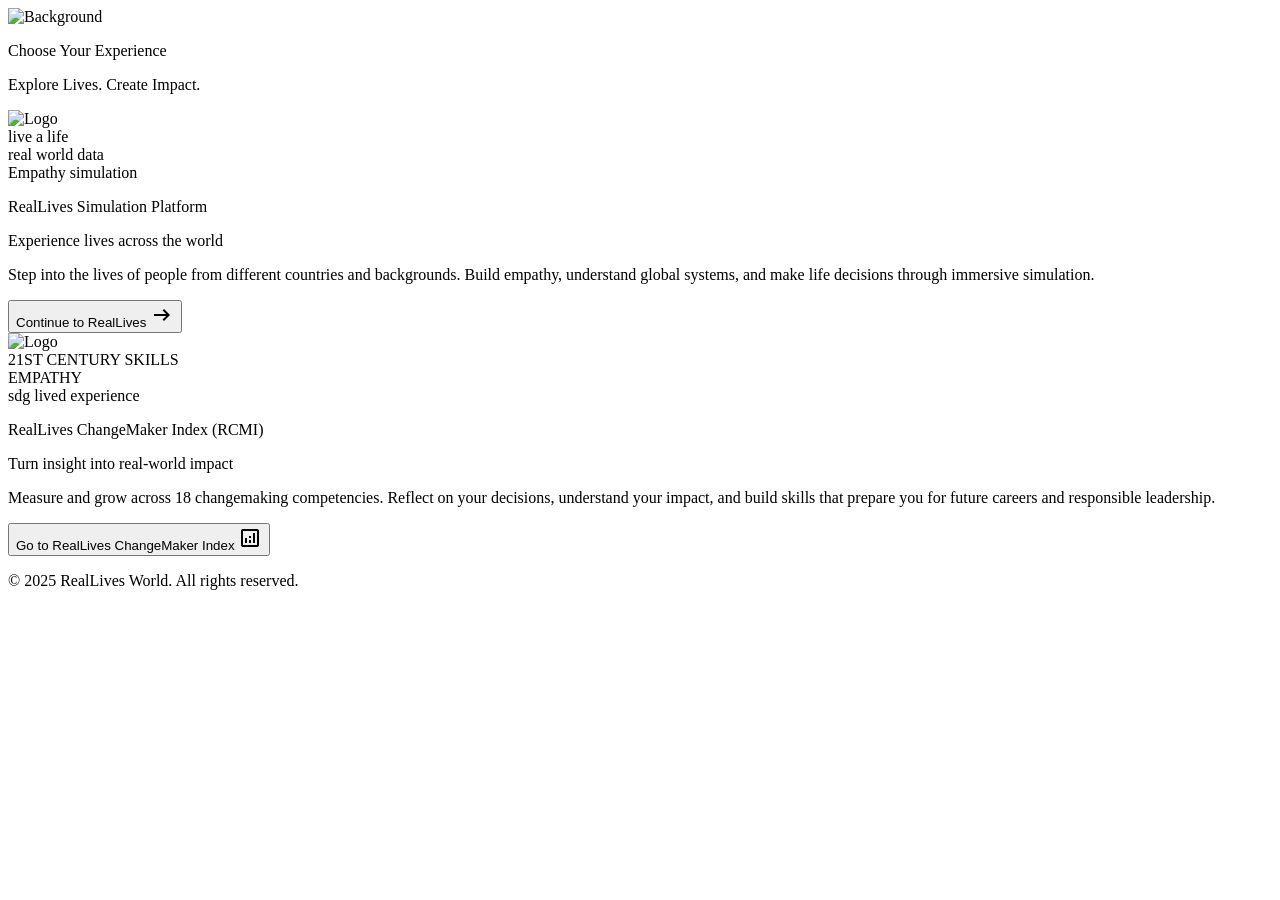
==== index.html @ f7b75824 "Add files via upload" ====
<!doctype html>
<html lang="en">
  <head>
    <meta charset="UTF-8" />
    <meta name="viewport" content="width=device-width, initial-scale=1.0" />
    <link rel="stylesheet" href="css/starter.css" />
    <link rel="icon" type="image/svg+xml" href="logo-image/logo.svg" />
    <link
      href="https://fonts.googleapis.com/css2?family=Material+Symbols+Outlined"
      rel="stylesheet"
    />
    <link
      rel="stylesheet"
      href="https://fonts.googleapis.com/css2?family=Material+Symbols+Outlined"
    />
    <link
      href="https://fonts.googleapis.com/css2?family=Roboto:wght@400;500;700&display=swap"
      rel="stylesheet"
    />

    <meta
      property="og:image"
      content="https://res.cloudinary.com/dexw6sglh/image/upload/v1771840605/reallives-logo_v5cdkc.png"
    />
    <meta
      property="og:image:secure_url"
      content="https://res.cloudinary.com/dexw6sglh/image/upload/v1771840605/reallives-logo_v5cdkc.png"
    />
    <meta property="og:image:type" content="image/png" />
    <title>RealLives Foundation</title>
  </head>

  <body>
    <!-- 
  <div class="container-cards-starter">

     <img class="image-backgrounnd-starter" src="image/starting-background-img.jpg" alt="">

     <div class="starter-outer-container">

  

     <div class="container-top-head-starter">

      <p class="choose-title-starter">Choose Your Experience</p>
      <p class="explore-title-starter">Explore Lives. Create Impact.</p>
 
     </div>

     <div class="card-starter-section">

       <div class="starter-innner-card"></div>
       <div class="starter-innner-card"></div>


     </div>

     <p class="no-copy-write-title">© 2025 RealLives World. All rights reserved. </p>

    </div>

  </div> -->

    <div class="container-cards-starter">
      <img
        class="image-backgrounnd-starter"
        src="https://d2jn82ki4w4ftn.cloudfront.net/starting-background-img.png"
        alt="Background"
      />

      <div class="starter-outer-container" id="content-wrapper-11">
        <div class="container-top-head-starter">
          <p class="choose-title-starter">Choose Your Experience</p>
          <p class="explore-title-starter">Explore Lives. Create Impact.</p>
        </div>

        <div class="card-starter-section">
          <div class="starter-innner-card">
            <div class="top-starter-container">
              <div class="head-starter-box">
                <div class="head-logo-reallives">
                  <img
                    class="head-logo-reallives"
                    src="background-css/images/logo.svg"
                    alt="Logo"
                  />
                </div>
              </div>

              <div class="fetures-mini-box">
                <div class="fetures-inner-box">live a life</div>

                <div class="fetures-inner-box">real world data</div>

                <div class="fetures-inner-box">Empathy simulation</div>
              </div>
            </div>

            <div class="bottom-starter-container">

              <div class="bottom-title-desc">
                <p class="simulation-title-text">
                  RealLives Simulation Platform
                </p>
                <p class="simulation-desc-text">
                  Experience lives across the world
                </p>
              </div>

              <p class="starter-mid-desc">
                Step into the lives of people from different countries and
                backgrounds. <span class="none-mobile-style">  Build empathy, understand global systems, and make
                life decisions through immersive simulation.</span>
              </p>

              <a href="Home.html" class="decoration-style-none flex-center">

                <button class="button-continue-card">
                  Continue to RealLives
                  <span class="material-symbols-outlined arrow-move-11"
                    >arrow_right_alt</span
                  >
                </button>

              </a>
              
            </div>
          </div>

          <div class="starter-innner-card">
            <div class="top-starter-container">
              <div class="head-starter-box bg-changemaker">
                <div class="head-logo-reallives">
                  <img
                    class="head-logo-reallives"
                    src="logo-image/changemaker-logo.svg"
                    alt="Logo"
                  />
                </div>
              </div>

              <div class="fetures-mini-box">
                <div class="fetures-inner-box channgemaker-color-top">
                  21ST CENTURY SKILLS
                </div>

                <div class="fetures-inner-box channgemaker-color-top">
                  EMPATHY
                </div>

                <div class="fetures-inner-box channgemaker-color-top">
                  sdg lived experience
                </div>
              </div>
            </div>

            <div class="bottom-starter-container">
              <div class="bottom-title-desc">
                <p class="simulation-title-text">
                  RealLives ChangeMaker Index (RCMI)
                </p>
                <p class="simulation-desc-text title-changemaker-color">
                  Turn insight into real-world impact
                </p>
              </div>

              <p class="starter-mid-desc">
                Measure and grow across 18 changemaking competencies. Reflect on
                your decisions, understand your impact, and build skills that
                prepare you for future careers and responsible leadership.
              </p>

              <a
                class="decoration-style-none"
                href="https://changemakerindex.com/"
              >
                <button class="button-continue-card btn-bg-color-white">
                  Go to RealLives ChangeMaker Index
                  <span class="material-symbols-outlined arrow-move-11"
                    >analytics</span
                  >
                </button>
              </a>
            </div>
          </div>
        </div>

        <p class="no-copy-write-title">
          © 2025 RealLives World. All rights reserved.
        </p>
      </div>

    </div>
  </body>

  <script>
    document.addEventListener("DOMContentLoaded", () => {
      const content = document.getElementById("content-wrapper-11");

      setTimeout(() => {
        content.classList.add("show-now-11");
      }, 1000);
    });
  </script>
</html>
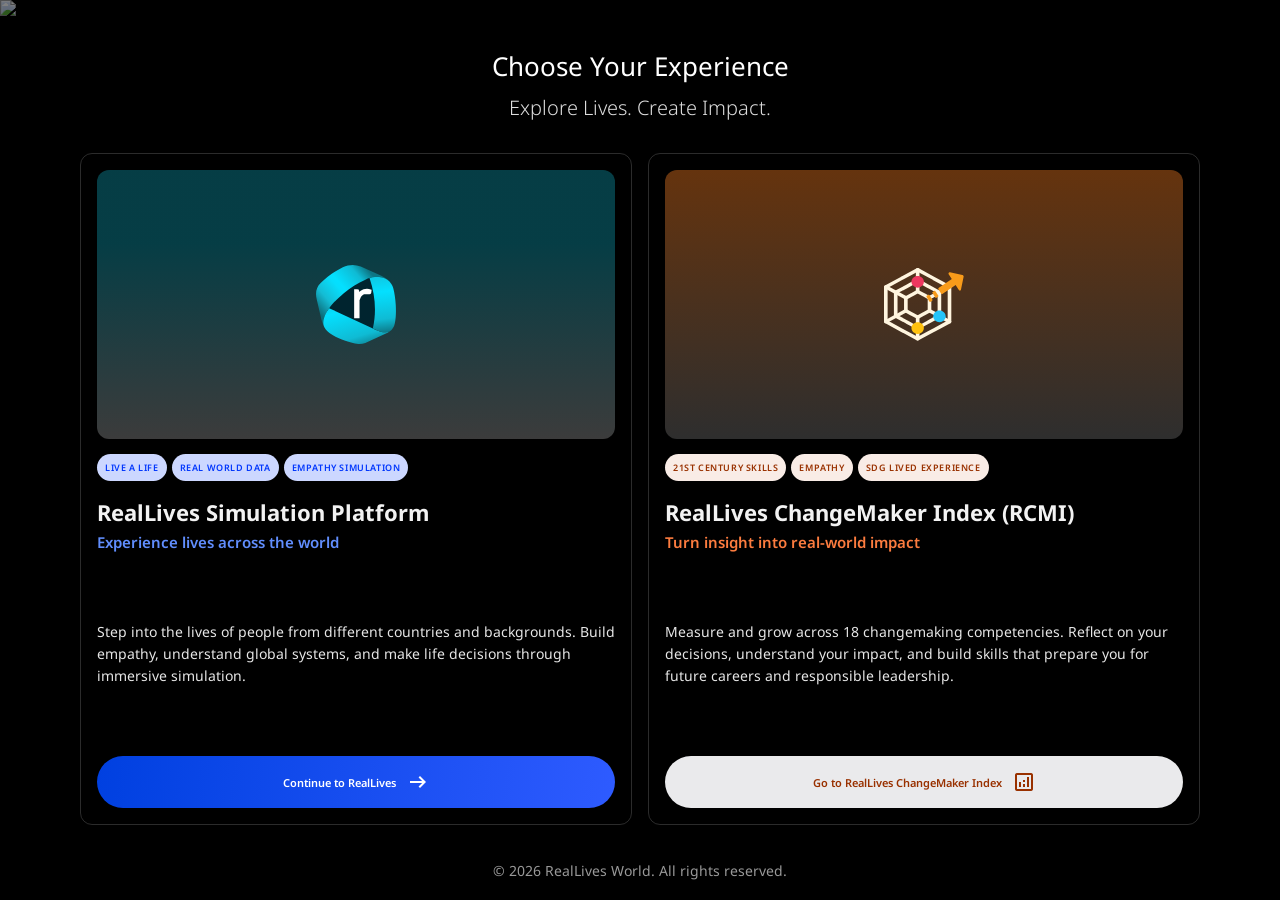
==== commit 71f6c4ce: "Add new Research Paper for KAME" ====
--- a/index.html
+++ b/index.html
@@ -186,7 +186,7 @@
         </div>
 
         <p class="no-copy-write-title">
-          © 2025 RealLives World. All rights reserved.
+          © 2026 RealLives World. All rights reserved.
         </p>
       </div>
 
--- a/css/starter.css
+++ b/css/starter.css
@@ -0,0 +1,702 @@
+@import url("https://fonts.googleapis.com/css2?family=Noto+Sans:ital,wght@0,100..900;1,100..900&display=swap");
+
+* {
+  margin: 0;
+  padding: 0;
+  box-sizing: border-box;
+  font-family: "Noto Sans", sans-serif;
+}
+
+.decoration-style-none {
+  text-decoration: none;
+}
+
+.container-cards-starter {
+  width: 100vw;
+  min-height: 100vh;
+  background-color: #000;
+  position: relative;
+  overflow-x: hidden;
+}
+
+.image-backgrounnd-starter {
+  width: 100%;
+  height: 100%;
+  object-fit: cover;
+  position: fixed;
+  top: 0;
+  left: 0;
+  z-index: 1;
+}
+
+.starter-outer-container {
+  width: 100%;
+  min-height: 100vh;
+  position: relative;
+  display: grid;
+  grid-template-rows: auto 1fr auto;
+  z-index: 10;
+  background-color: rgba(0, 0, 0, 0);
+  transition: background-color 2s ease;
+  pointer-events: none;
+}
+
+.starter-outer-container.show-now-11 {
+  background-color: rgba(0, 0, 0, 0.5);
+  pointer-events: auto;
+}
+
+.container-top-head-starter,
+.card-starter-section,
+.no-copy-write-title {
+  opacity: 0;
+  transform: translateY(30px);
+  transition:
+    opacity 1.8s cubic-bezier(0.2, 1, 0.2, 1),
+    transform 1.8s cubic-bezier(0.2, 1, 0.2, 1);
+}
+
+.starter-outer-container.show-now-11 .container-top-head-starter,
+.starter-outer-container.show-now-11 .card-starter-section,
+.starter-outer-container.show-now-11 .no-copy-write-title {
+  opacity: 1;
+  transform: translateY(0);
+}
+
+.starter-outer-container.show-now-11 .card-starter-section {
+  transition-delay: 0.3s;
+}
+
+.container-top-head-starter {
+  padding: 4rem 1rem 1rem 1rem;
+  display: flex;
+  flex-direction: column;
+  align-items: center;
+  justify-content: center;
+  gap: 10px;
+  text-align: center;
+}
+
+.card-starter-section {
+  display: grid;
+  grid-template-columns: repeat(2, 1fr);
+  gap: 3rem;
+  padding: 2rem 15rem;
+}
+
+.choose-title-starter {
+  font-weight: 400;
+  font-size: 42px;
+  color: #ffffff;
+}
+
+.explore-title-starter {
+  font-weight: 300;
+  font-size: 20px;
+  color: #dddddd;
+}
+
+.starter-innner-card {
+  border: 1px solid rgba(109, 109, 109, 0.4);
+  border-radius: 12px;
+  padding: 1rem;
+  backdrop-filter: blur(3px);
+  -webkit-backdrop-filter: blur(3px);
+  transition:
+    transform 0.5s cubic-bezier(0.2, 1, 0.2, 1),
+    background 0.5s ease;
+  display: grid;
+  grid-template-rows: repeat(2, 1fr);
+  gap: 1rem;
+}
+
+.starter-innner-card:hover {
+  transform: translateY(-10px);
+  background: rgba(50, 50, 50, 0.6);
+}
+
+.no-copy-write-title {
+  font-weight: 400;
+  font-size: 14px;
+  text-align: center;
+  color: rgba(255, 255, 255, 0.6);
+  padding: 20px 10px;
+}
+
+.top-starter-container {
+  display: grid;
+  grid-template-rows: 1fr auto;
+  gap: 15px;
+}
+
+.head-starter-box {
+  background: linear-gradient(
+    180deg,
+    rgba(14, 153, 173, 0.4) 27.08%,
+    rgba(149, 149, 149, 0.4) 100%
+  );
+  display: flex;
+  align-items: center;
+  justify-content: center;
+  border-radius: 12px;
+}
+
+.head-logo-reallives {
+  width: 80px;
+  height: 80px;
+}
+
+.head-logo-reallives img {
+  width: 100%;
+  height: 100%;
+  object-fit: contain;
+}
+
+.fetures-mini-box {
+  display: flex;
+  align-items: center;
+  gap: 8px;
+  flex-wrap: wrap;
+}
+
+.fetures-inner-box {
+  border-radius: 25px;
+  background-color: #ccd7ff;
+  text-transform: uppercase;
+  color: #0036fd;
+  padding: 10px 12px;
+  font-weight: 600;
+  font-size: 11px;
+  letter-spacing: 0.6px;
+  text-transform: uppercase;
+}
+
+.bottom-starter-container {
+  display: flex;
+  flex-direction: column;
+  gap: 1.2rem;
+  justify-content: space-between;
+}
+
+.button-continue-card {
+  background: linear-gradient(96.79deg, #0040e0 0%, #2e5bff 100%);
+  font-weight: 600;
+  font-size: 15px;
+  color: white;
+  border-radius: 30px;
+  border: none;
+  cursor: pointer;
+  padding: 14px;
+  display: flex;
+  align-items: center;
+  justify-content: center;
+  gap: 10px;
+  width: 100%;
+  margin-top: auto;
+  border: none;
+  outline: none;
+}
+
+.bottom-title-desc {
+  display: flex;
+  flex-direction: column;
+  gap: 5px;
+}
+
+.simulation-title-text {
+  font-weight: 700;
+  font-size: 22px;
+  color: #f2f2f2;
+}
+.simulation-desc-text {
+  font-weight: 600;
+  font-size: 15px;
+  color: #618efe;
+}
+.starter-mid-desc {
+  font-weight: 400;
+  font-size: 14px;
+  line-height: 22px;
+  color: #e6e6e6;
+}
+
+.arrow-move-11 {
+  display: inline-block;
+  vertical-align: middle;
+  animation: arrow-float-infinite 1.5s ease-in-out infinite;
+}
+@keyframes arrow-float-infinite {
+  0%,
+  100% {
+    transform: translateX(0);
+    opacity: 0.8;
+  }
+  50% {
+    transform: translateX(8px);
+    opacity: 1;
+  }
+}
+
+.bg-changemaker {
+  background: linear-gradient(
+    180deg,
+    rgba(253, 129, 35, 0.4) 0%,
+    rgba(115, 115, 115, 0.4) 100%
+  ) !important;
+}
+.channgemaker-color-top {
+  color: #993100 !important;
+  background-color: #f9ece6 !important;
+}
+.title-changemaker-color {
+  color: #fd7c3f !important;
+}
+.btn-bg-color-white {
+  background: #eaeaec !important;
+  color: #993100 !important;
+}
+
+@media(max-width:1668px){
+
+   .card-starter-section {
+    padding: 1rem 17rem;
+    grid-template-columns: repeat(2,1fr);
+    gap: 1rem;
+  }
+
+}
+
+@media(max-width:1440px){
+    .card-starter-section {
+    padding: 1rem 15rem;
+    grid-template-columns: repeat(2,1fr);
+    gap: 1rem;
+  }
+}
+
+@media(max-width:1368px){
+
+  .simulation-title-text{
+    font-size: 22px;
+  }
+
+     .button-continue-card{
+        font-size: 11px;
+    }
+
+  .container-cards-starter {
+    overflow-y: auto;
+  }
+
+  .container-top-head-starter {
+    padding: 3rem 1rem 1rem 1rem;
+  }
+
+  .choose-title-starter {
+    font-size: 26px;
+  }
+
+  .card-starter-section {
+    padding: 1rem 8rem;
+    grid-template-columns: repeat(2,1fr);
+    gap: 1rem;
+  }
+
+  .starter-innner-card {
+    width: 100%;
+    min-height: auto;
+  }
+
+  .fetures-mini-box {
+    gap: 5px;
+  }
+
+  .fetures-inner-box {
+    font-size: 9px;
+    padding: 7px 8px;
+  }
+}
+
+@media(min-width:1180px) and (max-width:1280px){
+
+  .simulation-title-text{
+    font-size: 22px;
+  }
+
+     .button-continue-card{
+        font-size: 11px;
+    }
+
+  .container-cards-starter {
+    overflow-y: auto;
+  }
+
+  .container-top-head-starter {
+    padding: 3rem 1rem 1rem 1rem;
+  }
+
+  .choose-title-starter {
+    font-size: 26px;
+  }
+
+  .card-starter-section {
+    padding: 1rem 5rem;
+    grid-template-columns: repeat(2,1fr);
+    gap: 1rem;
+  }
+
+  .starter-innner-card {
+    width: 100%;
+    min-height: auto;
+  }
+
+  .fetures-mini-box {
+    gap: 5px;
+  }
+
+  .fetures-inner-box {
+    font-size: 9px;
+    padding: 7px 8px;
+  }
+
+}
+
+@media(min-width:1025px) and (max-width:1180px){
+
+  .simulation-title-text{
+    font-size: 20px;
+  }
+
+     .button-continue-card{
+        font-size: 11px;
+    }
+
+  .container-cards-starter {
+    overflow-y: auto;
+  }
+
+  .container-top-head-starter {
+    padding: 3rem 1rem 1rem 1rem;
+  }
+
+  .choose-title-starter {
+    font-size: 26px;
+  }
+
+  .card-starter-section {
+    padding: 1rem 5rem;
+    grid-template-columns: repeat(2,1fr);
+    gap: 1rem;
+  }
+
+  .starter-innner-card {
+    width: 100%;
+    min-height: auto;
+  }
+
+  .fetures-mini-box {
+    gap: 5px;
+  }
+
+  .fetures-inner-box {
+    font-size: 9px;
+    padding: 7px 8px;
+  }
+
+}
+
+@media(min-width:900px) and (max-width:1024px){
+
+  .simulation-title-text{
+    font-size: 20px;
+  }
+
+
+     .button-continue-card{
+        font-size: 11px;
+    }
+
+  .container-cards-starter {
+    overflow-y: auto;
+  }
+
+  .container-top-head-starter {
+    padding: 3rem 1rem 1rem 1rem;
+  }
+
+  .choose-title-starter {
+    font-size: 26px;
+  }
+
+  .card-starter-section {
+    padding: 1rem 1rem;
+    grid-template-columns: repeat(2,1fr);
+    gap: 1rem;
+  }
+
+  .starter-innner-card {
+    width: 100%;
+    min-height: auto;
+  }
+
+  .fetures-mini-box {
+    gap: 5px;
+  }
+
+  .fetures-inner-box {
+    font-size: 9px;
+    padding: 7px 8px;
+  }
+
+}
+
+@media(min-width:800px) and (max-width:900px){
+     .button-continue-card{
+        font-size: 11px;
+    }
+
+  .container-cards-starter {
+    overflow-y: auto;
+  }
+
+  .container-top-head-starter {
+    padding: 3rem 1rem 1rem 1rem;
+  }
+
+  .choose-title-starter {
+    font-size: 26px;
+  }
+
+  .card-starter-section {
+    padding: 1rem 1rem;
+    grid-template-columns: repeat(2,1fr);
+    gap: 1rem;
+  }
+
+  .starter-innner-card {
+    width: 100%;
+    min-height: auto;
+  }
+
+  .fetures-mini-box {
+    gap: 5px;
+  }
+
+  .fetures-inner-box {
+    font-size: 9px;
+    padding: 7px 8px;
+  }
+
+}
+
+@media(min-width:700px) and (max-width:800px){
+     .button-continue-card{
+        font-size: 11px;
+    }
+
+  .container-cards-starter {
+    overflow-y: auto;
+  }
+
+  .container-top-head-starter {
+    padding: 3rem 1rem 1rem 1rem;
+  }
+
+  .choose-title-starter {
+    font-size: 26px;
+  }
+
+  .card-starter-section {
+    padding: 1rem 1rem;
+    grid-template-columns: repeat(2,1fr);
+    gap: 1rem;
+  }
+
+  .starter-innner-card {
+    width: 100%;
+    min-height: auto;
+  }
+
+  .fetures-mini-box {
+    gap: 5px;
+  }
+
+  .fetures-inner-box {
+    font-size: 9px;
+    padding: 7px 8px;
+  }
+
+}
+
+@media(min-width:600px) and (max-width:700px){
+     .button-continue-card{
+        font-size: 11px;
+    }
+
+  .container-cards-starter {
+    overflow-y: auto;
+  }
+
+  .container-top-head-starter {
+    padding: 3rem 1rem 1rem 1rem;
+  }
+
+  .choose-title-starter {
+    font-size: 26px;
+  }
+
+  .card-starter-section {
+    padding: 1rem 5rem;
+    grid-template-columns: 1fr;
+    gap: 2rem;
+  }
+
+  .starter-innner-card {
+    width: 100%;
+    min-height: auto;
+  }
+
+  .fetures-mini-box {
+    gap: 5px;
+  }
+
+  .fetures-inner-box {
+    font-size: 9px;
+    padding: 7px 8px;
+  }
+
+}
+
+@media(min-width:481px) and (max-width:600px){
+     .button-continue-card{
+        font-size: 11px;
+    }
+
+  .container-cards-starter {
+    overflow-y: auto;
+  }
+
+  .container-top-head-starter {
+    padding: 3rem 1rem 1rem 1rem;
+  }
+
+  .choose-title-starter {
+    font-size: 26px;
+  }
+
+  .card-starter-section {
+    padding: 1rem 15px;
+    grid-template-columns: 1fr;
+    gap: 2rem;
+  }
+
+  .starter-innner-card {
+    width: 100%;
+    min-height: auto;
+  }
+
+  .fetures-mini-box {
+    gap: 5px;
+  }
+
+  .fetures-inner-box {
+    font-size: 9px;
+    padding: 7px 8px;
+  }
+
+}
+
+@media(min-width:400px) and (max-width:480px){
+          .button-continue-card{
+        font-size: 11px;
+    }
+
+  .container-cards-starter {
+    overflow-y: auto;
+  }
+
+  .container-top-head-starter {
+    padding: 3rem 1rem 1rem 1rem;
+  }
+
+  .choose-title-starter {
+    font-size: 26px;
+  }
+
+  .card-starter-section {
+    padding: 1rem 15px;
+    grid-template-columns: 1fr;
+    gap: 2rem;
+  }
+
+  .starter-innner-card {
+    width: 100%;
+    min-height: auto;
+  }
+
+  .fetures-mini-box {
+    gap: 5px;
+  }
+
+  .fetures-inner-box {
+    font-size: 9px;
+    padding: 7px 8px;
+  }
+
+}
+
+@media (min-width: 350px) and ( max-width:390px) {
+
+    .head-logo-reallives {
+    width: 60px;
+    height: 60px;
+   }
+
+    .head-starter-box{
+        height: 140px;
+    }
+
+    .none-mobile-style{
+        display:none;
+    }
+
+    .button-continue-card{
+        font-size: 11px;
+        padding: 10px;
+    }
+
+  .container-cards-starter {
+    overflow-y: auto;
+  }
+
+  .container-top-head-starter {
+    padding: 3rem 1rem 1rem 1rem;
+  }
+
+  .choose-title-starter {
+    font-size: 26px;
+  }
+
+  .card-starter-section {
+    padding: 1rem 15px;
+    grid-template-columns: 1fr;
+    gap: 2rem;
+  }
+
+  .starter-innner-card {
+    width: 100%;
+    min-height: auto;
+    grid-template-rows: auto 1fr;
+  }
+
+  .fetures-mini-box {
+    gap: 5px;
+  }
+
+  .fetures-inner-box {
+    font-size: 8px;
+    padding: 5px 7px;
+  }
+
+  
+}
